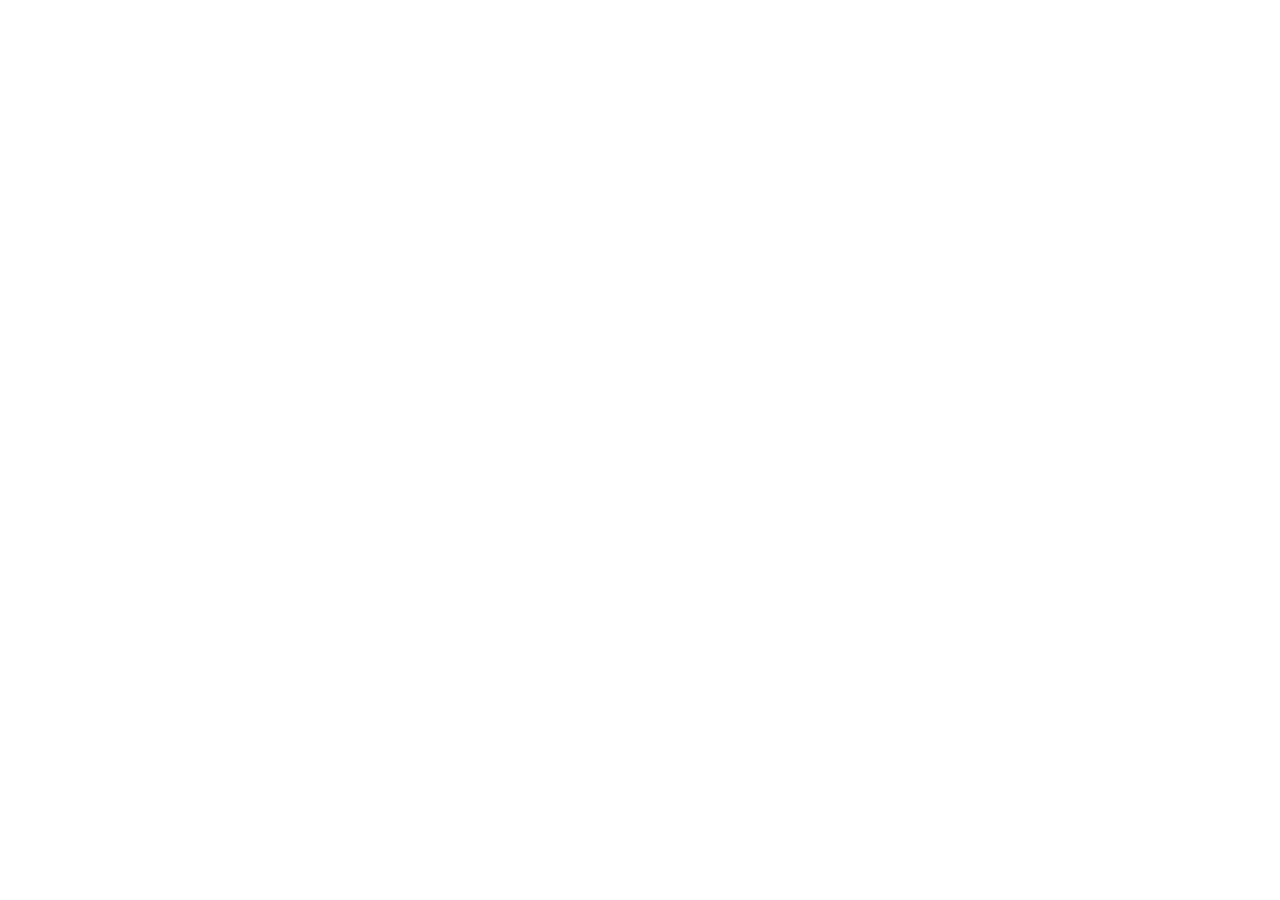
==== about.html @ 7dfa18d9 "Init : création du dépôt, arborescence des fichiers et structure HTML de base" ====
<!DOCTYPE html>
<html lang="en">
<head>
    <meta charset="UTF-8">
    <meta name="viewport" content="width=device-width, initial-scale=1.0">
    <title>about</title>
    <link rel="stylesheet" href="./css/style.css">
    <link href="https://cdn.jsdelivr.net/npm/bootstrap@5.3.8/dist/css/bootstrap.min.css" rel="stylesheet" integrity="sha384-sRIl4kxILFvY47J16cr9ZwB07vP4J8+LH7qKQnuqkuIAvNWLzeN8tE5YBujZqJLB" crossorigin="anonymous">
</head>
<body>
    
</body>
</html>
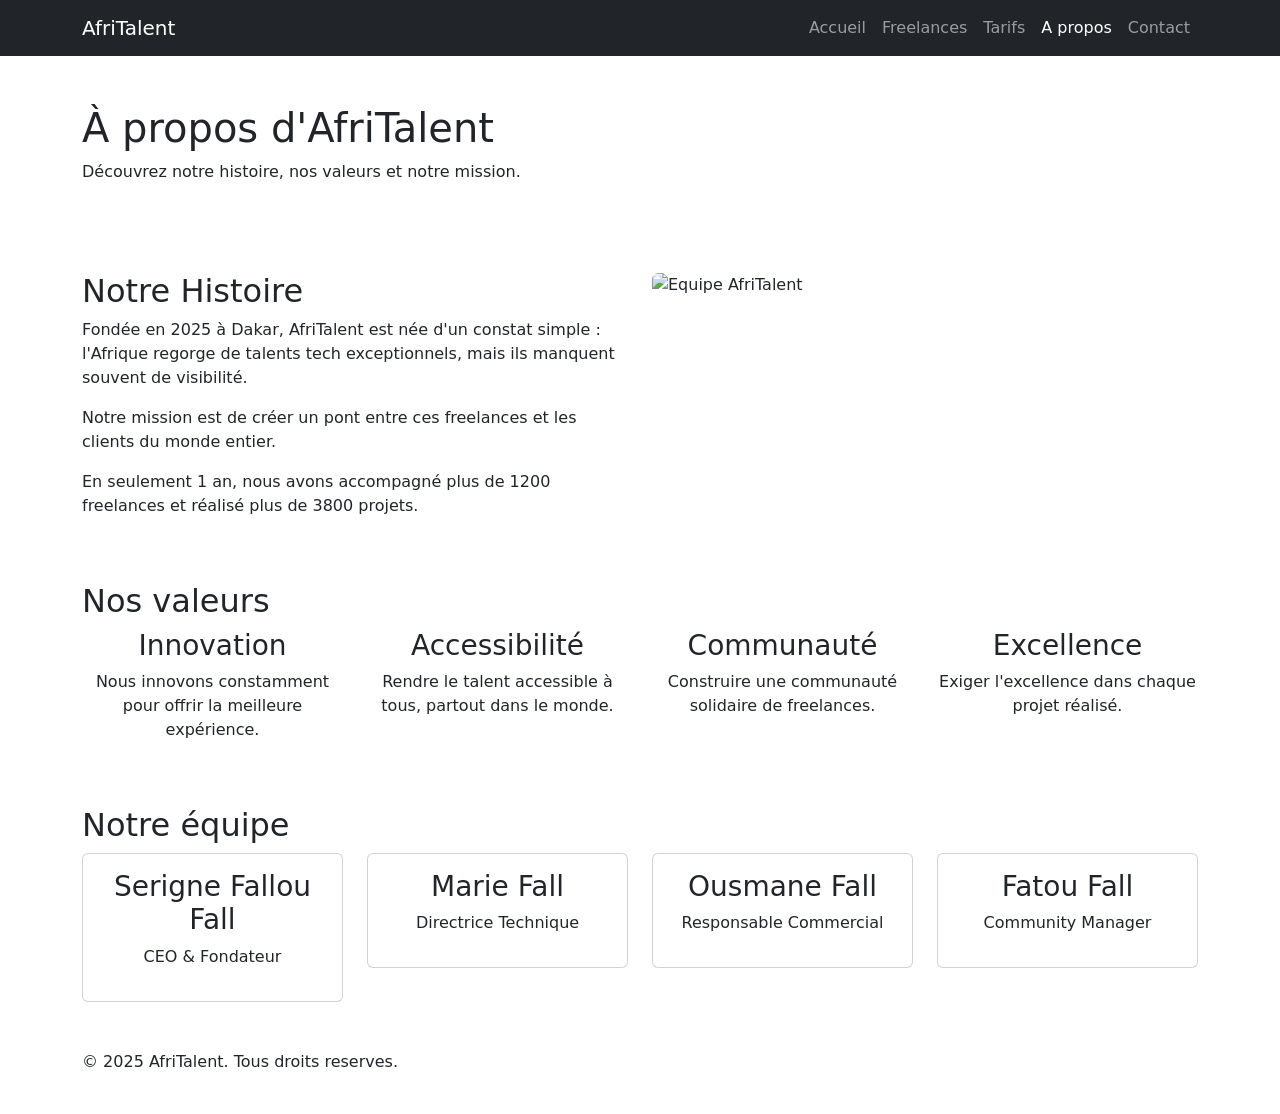
==== commit 2f27ca2d: "HTML : structure complète des 5 pages avec sections et contenu texte" ====
--- a/about.html
+++ b/about.html
@@ -1,13 +1,145 @@
 <!DOCTYPE html>
-<html lang="en">
+<html lang="fr">
+
 <head>
     <meta charset="UTF-8">
     <meta name="viewport" content="width=device-width, initial-scale=1.0">
-    <title>about</title>
-    <link rel="stylesheet" href="./css/style.css">
-    <link href="https://cdn.jsdelivr.net/npm/bootstrap@5.3.8/dist/css/bootstrap.min.css" rel="stylesheet" integrity="sha384-sRIl4kxILFvY47J16cr9ZwB07vP4J8+LH7qKQnuqkuIAvNWLzeN8tE5YBujZqJLB" crossorigin="anonymous">
+    <title>AfriTalent — Accueil</title>
+    <!-- Bootstrap 5 via CDN : feuille de style -->
+    <link href="https://cdn.jsdelivr.net/npm/bootstrap@5.3.0/dist/css/bootstrap.min.css" rel="stylesheet">
+    <!-- Votre feuille de style personnelle -->
+    <link rel="stylesheet" href="css/style.css">
 </head>
+
 <body>
-    
-</body>
-</html>+    <!-- Le contenu de la page sera ajoute ici -->
+    <!-- Le contenu de la page sera ajoute ici -->
+
+
+    <nav class="navbar navbar-expand-lg navbar-dark bg-dark">
+        <div class="container">
+            <a class="navbar-brand" href="index.html">AfriTalent</a>
+            <button class="navbar-toggler" type="button" data-bs-toggle="collapse" data-bs-target="#navMenu"
+                aria-controls="navMenu" aria-expanded="false" aria-label="Toggle navigation">
+                <span class="navbar-toggler-icon"></span>
+            </button>
+            <div class="collapse navbar-collapse" id="navMenu">
+                <ul class="navbar-nav ms-auto">
+                    <li class="nav-item"><a class="nav-link" href="index.html">Accueil</a></li>
+                    <li class="nav-item"><a class="nav-link" href="freelances.html">Freelances</a></li>
+                    <li class="nav-item"><a class="nav-link" href="tarifs.html">Tarifs</a></li>
+                    <li class="nav-item"><a class="nav-link active" href="about.html">A propos</a></li>
+                    <li class="nav-item"><a class="nav-link" href="contact.html">Contact</a></li>
+                </ul>
+            </div>
+        </div>
+    </nav>
+
+    <!-- Contenu principal -->
+    <main>
+        <!-- Section Hero -->
+        <section id="hero">
+            <div class="container py-5">
+                <h1>À propos d'AfriTalent</h1>
+                <p>Découvrez notre histoire, nos valeurs et notre mission.</p>
+            </div>
+        </section>
+
+        <!-- Section Notre Histoire -->
+        <section id="histoire">
+            <div class="container py-4">
+                <div class="row">
+                    <div class="col-md-6">
+                        <h2>Notre Histoire</h2>
+                        <p>Fondée en 2025 à Dakar, AfriTalent est née d'un constat simple : l'Afrique regorge de talents
+                            tech exceptionnels, mais ils manquent souvent de visibilité.</p>
+                        <p>Notre mission est de créer un pont entre ces freelances et les clients du monde entier.</p>
+                        <p>En seulement 1 an, nous avons accompagné plus de 1200 freelances et réalisé plus de 3800
+                            projets.</p>
+                    </div>
+                    <div class="col-md-6">
+                        <img src="https://images.unsplash.com/photo-1522071820081-009f0129c71c?w=600"
+                            alt="Equipe AfriTalent" class="img-fluid rounded">
+                    </div>
+                </div>
+            </div>
+        </section>
+
+        <!-- Section Nos valeurs -->
+        <section id="valeurs">
+            <div class="container py-4">
+                <h2>Nos valeurs</h2>
+                <div class="row">
+                    <div class="col-md-3 text-center">
+                        <h3>Innovation</h3>
+                        <p>Nous innovons constamment pour offrir la meilleure expérience.</p>
+                    </div>
+                    <div class="col-md-3 text-center">
+                        <h3>Accessibilité</h3>
+                        <p>Rendre le talent accessible à tous, partout dans le monde.</p>
+                    </div>
+                    <div class="col-md-3 text-center">
+                        <h3>Communauté</h3>
+                        <p>Construire une communauté solidaire de freelances.</p>
+                    </div>
+                    <div class="col-md-3 text-center">
+                        <h3>Excellence</h3>
+                        <p>Exiger l'excellence dans chaque projet réalisé.</p>
+                    </div>
+                </div>
+            </div>
+        </section>
+
+        <!-- Section L'équipe -->
+        <section id="equipe">
+            <div class="container py-4">
+                <h2>Notre équipe</h2>
+                <div class="row">
+                    <div class="col-md-3 text-center">
+                        <div class="card">
+                            <div class="card-body">
+                                <h3>Serigne Fallou Fall</h3>
+                                <p>CEO & Fondateur</p>
+                            </div>
+                        </div>
+                    </div>
+                    <div class="col-md-3 text-center">
+                        <div class="card">
+                            <div class="card-body">
+                                <h3>Marie Fall</h3>
+                                <p>Directrice Technique</p>
+                            </div>
+                        </div>
+                    </div>
+                    <div class="col-md-3 text-center">
+                        <div class="card">
+                            <div class="card-body">
+                                <h3>Ousmane Fall</h3>
+                                <p>Responsable Commercial</p>
+                            </div>
+                        </div>
+                    </div>
+                    <div class="col-md-3 text-center">
+                        <div class="card">
+                            <div class="card-body">
+                                <h3>Fatou Fall</h3>
+                                <p>Community Manager</p>
+                            </div>
+                        </div>
+                    </div>
+                </div>
+            </div>
+        </section>
+    </main>
+
+    <!-- Pied de page -->
+    <footer>
+        <div class="container py-4">
+            <p>&copy; 2025 AfriTalent. Tous droits reserves.</p>
+        </div>
+    </footer>
+    <!-- Bootstrap 5 via CDN : script JavaScript -->
+    <script src="https://cdn.jsdelivr.net/npm/bootstrap@5.3.0/dist/js/bootstrap.bundle.min.js"></script>
+    <!-- Votre script JavaScript -->
+    <script src="js/main.js"></script>
+</body>
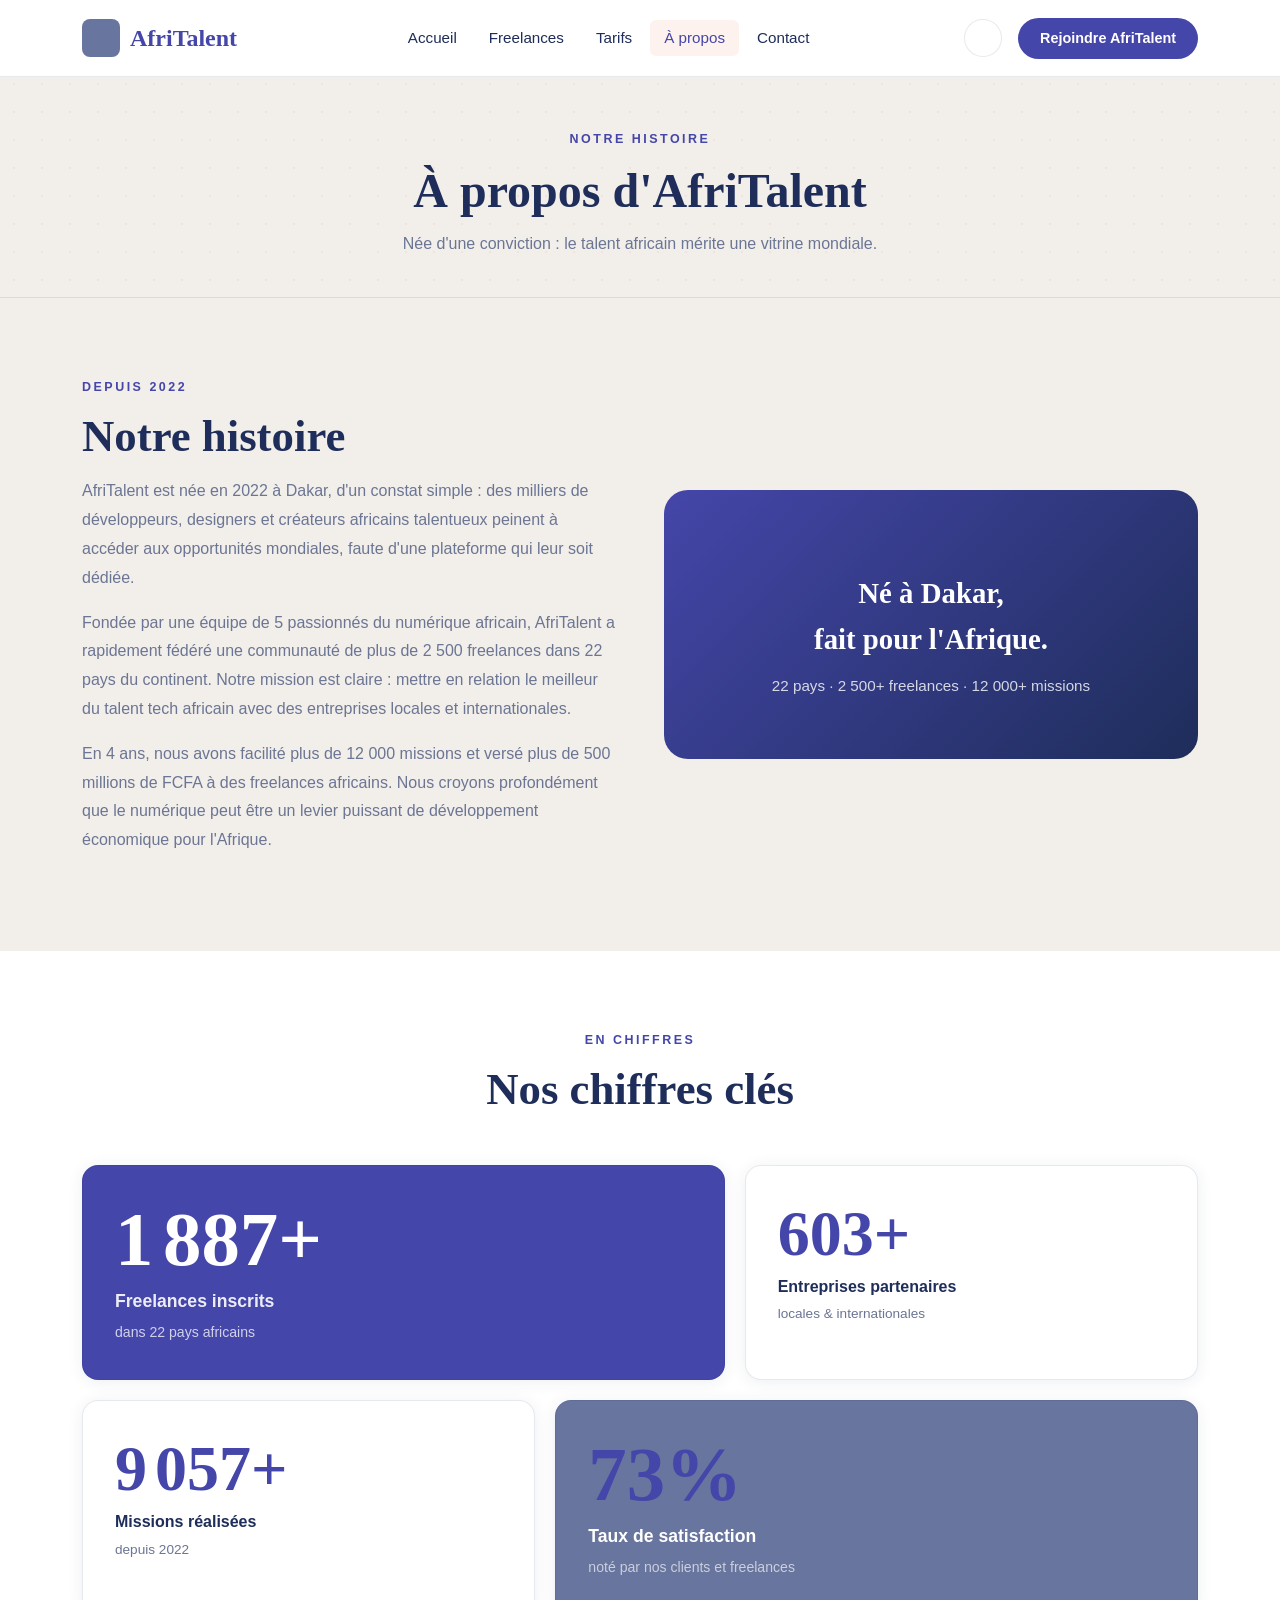
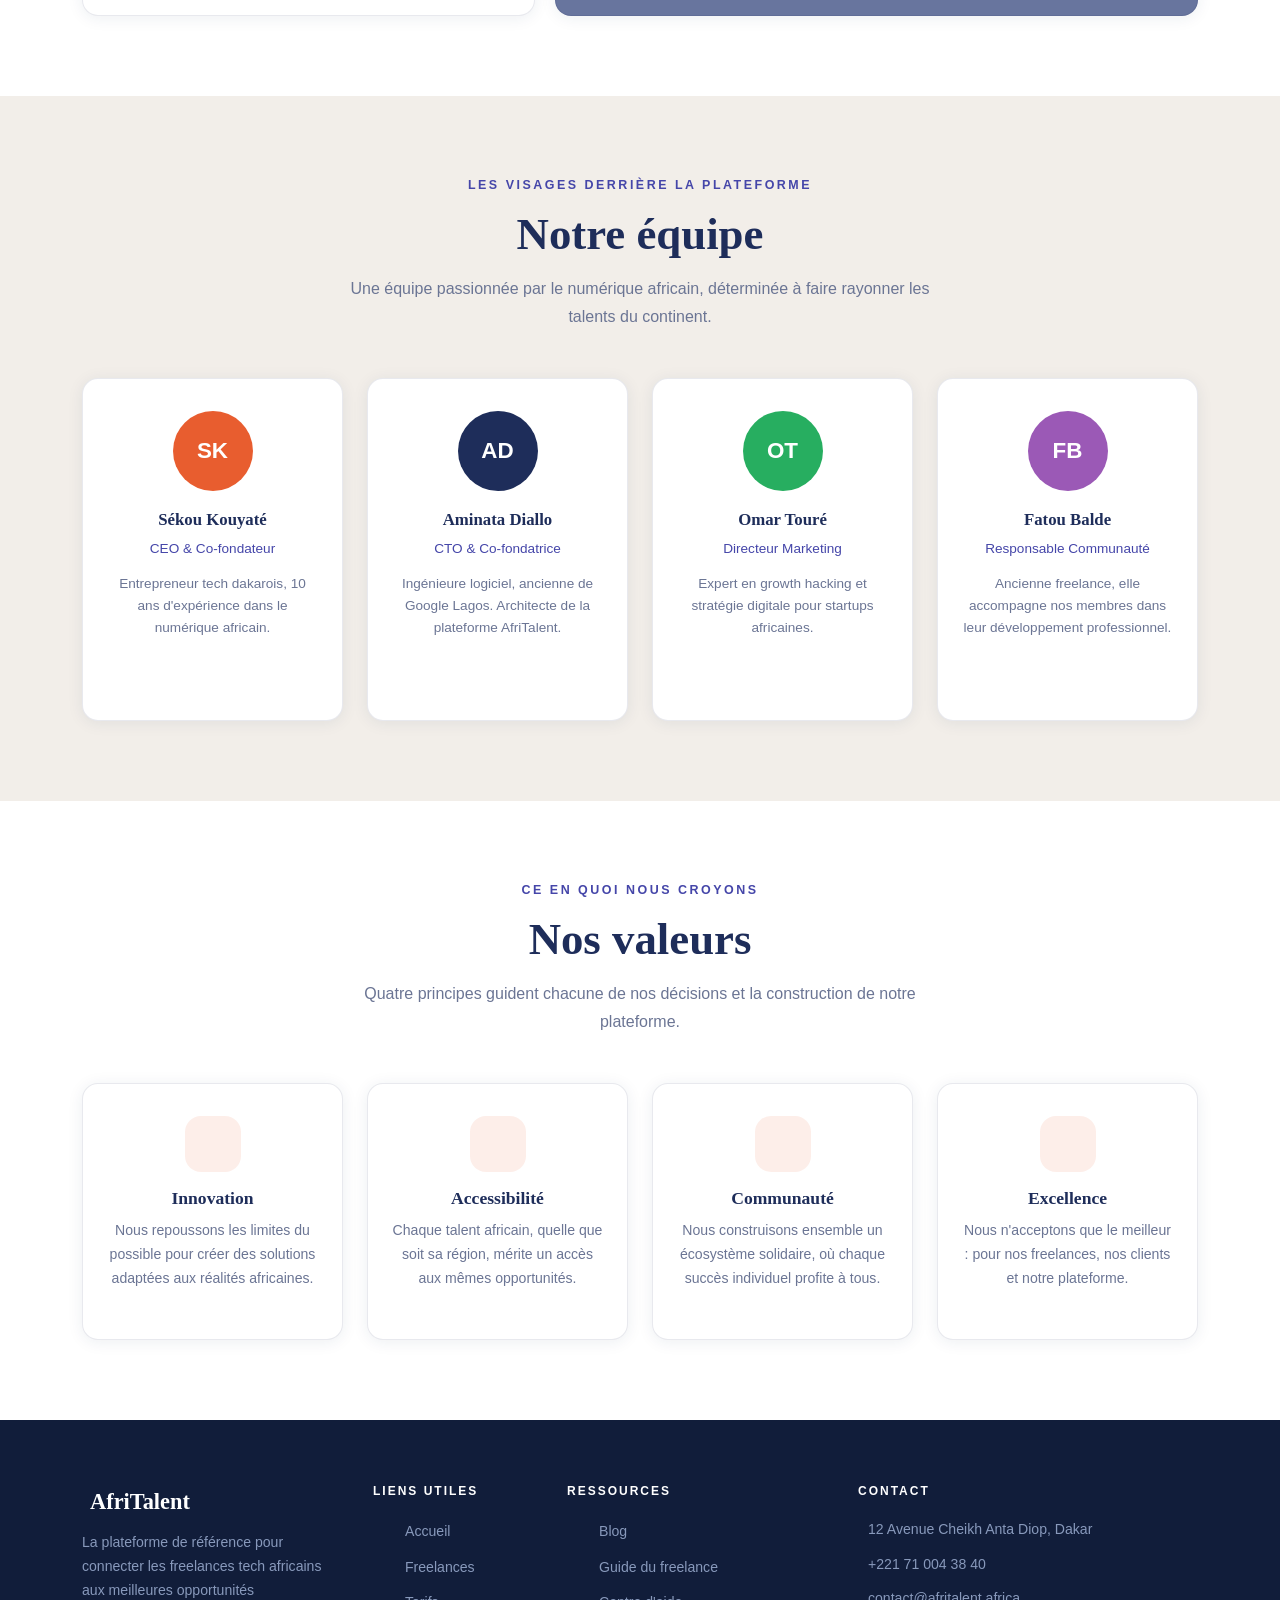
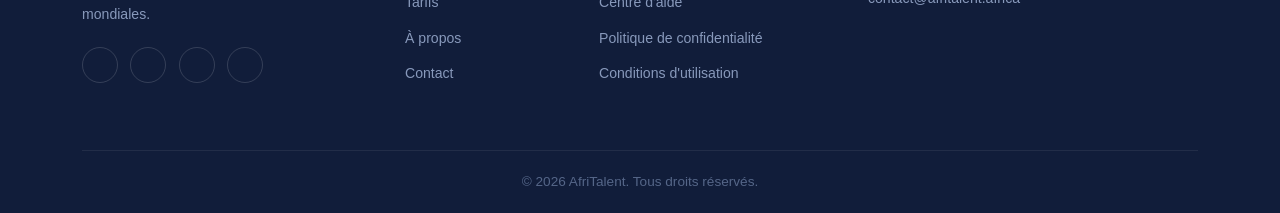
==== commit 76b2b095: "Finalisation : corrections responsive, optimisation du code et commentaires" ====
--- a/about.html
+++ b/about.html
@@ -1,145 +1,348 @@
 <!DOCTYPE html>
 <html lang="fr">
-
-<head>
-    <meta charset="UTF-8">
-    <meta name="viewport" content="width=device-width, initial-scale=1.0">
-    <title>AfriTalent — Accueil</title>
-    <!-- Bootstrap 5 via CDN : feuille de style -->
-    <link href="https://cdn.jsdelivr.net/npm/bootstrap@5.3.0/dist/css/bootstrap.min.css" rel="stylesheet">
-    <!-- Votre feuille de style personnelle -->
-    <link rel="stylesheet" href="css/style.css">
+<head> 
+<meta charset="UTF-8"> 
+<meta name="viewport" content="width=device-width, initial-scale=1.0"> 
+<title>AfriTalent — About</title> 
+<!-- Bootstrap 5 via CDN : feuille de style --> 
+<link 
+href="https://cdn.jsdelivr.net/npm/bootstrap@5.3.0/dist/css/bootstrap.min.css" 
+rel="stylesheet"> 
+<!-- Votre feuille de style personnelle --> 
+<link rel="stylesheet" href="css/style.css">
 </head>
-
-<body>
-    <!-- Le contenu de la page sera ajoute ici -->
-    <!-- Le contenu de la page sera ajoute ici -->
-
-
-    <nav class="navbar navbar-expand-lg navbar-dark bg-dark">
-        <div class="container">
-            <a class="navbar-brand" href="index.html">AfriTalent</a>
-            <button class="navbar-toggler" type="button" data-bs-toggle="collapse" data-bs-target="#navMenu"
-                aria-controls="navMenu" aria-expanded="false" aria-label="Toggle navigation">
-                <span class="navbar-toggler-icon"></span>
-            </button>
-            <div class="collapse navbar-collapse" id="navMenu">
-                <ul class="navbar-nav ms-auto">
-                    <li class="nav-item"><a class="nav-link" href="index.html">Accueil</a></li>
-                    <li class="nav-item"><a class="nav-link" href="freelances.html">Freelances</a></li>
-                    <li class="nav-item"><a class="nav-link" href="tarifs.html">Tarifs</a></li>
-                    <li class="nav-item"><a class="nav-link active" href="about.html">A propos</a></li>
-                    <li class="nav-item"><a class="nav-link" href="contact.html">Contact</a></li>
-                </ul>
-            </div>
-        </div>
-    </nav>
-
-    <!-- Contenu principal -->
-    <main>
-        <!-- Section Hero -->
-        <section id="hero">
-            <div class="container py-5">
-                <h1>À propos d'AfriTalent</h1>
-                <p>Découvrez notre histoire, nos valeurs et notre mission.</p>
-            </div>
-        </section>
-
-        <!-- Section Notre Histoire -->
-        <section id="histoire">
-            <div class="container py-4">
-                <div class="row">
-                    <div class="col-md-6">
-                        <h2>Notre Histoire</h2>
-                        <p>Fondée en 2025 à Dakar, AfriTalent est née d'un constat simple : l'Afrique regorge de talents
-                            tech exceptionnels, mais ils manquent souvent de visibilité.</p>
-                        <p>Notre mission est de créer un pont entre ces freelances et les clients du monde entier.</p>
-                        <p>En seulement 1 an, nous avons accompagné plus de 1200 freelances et réalisé plus de 3800
-                            projets.</p>
-                    </div>
-                    <div class="col-md-6">
-                        <img src="https://images.unsplash.com/photo-1522071820081-009f0129c71c?w=600"
-                            alt="Equipe AfriTalent" class="img-fluid rounded">
-                    </div>
-                </div>
-            </div>
-        </section>
-
-        <!-- Section Nos valeurs -->
-        <section id="valeurs">
-            <div class="container py-4">
-                <h2>Nos valeurs</h2>
-                <div class="row">
-                    <div class="col-md-3 text-center">
-                        <h3>Innovation</h3>
-                        <p>Nous innovons constamment pour offrir la meilleure expérience.</p>
-                    </div>
-                    <div class="col-md-3 text-center">
-                        <h3>Accessibilité</h3>
-                        <p>Rendre le talent accessible à tous, partout dans le monde.</p>
-                    </div>
-                    <div class="col-md-3 text-center">
-                        <h3>Communauté</h3>
-                        <p>Construire une communauté solidaire de freelances.</p>
-                    </div>
-                    <div class="col-md-3 text-center">
-                        <h3>Excellence</h3>
-                        <p>Exiger l'excellence dans chaque projet réalisé.</p>
-                    </div>
-                </div>
-            </div>
-        </section>
-
-        <!-- Section L'équipe -->
-        <section id="equipe">
-            <div class="container py-4">
-                <h2>Notre équipe</h2>
-                <div class="row">
-                    <div class="col-md-3 text-center">
-                        <div class="card">
-                            <div class="card-body">
-                                <h3>Serigne Fallou Fall</h3>
-                                <p>CEO & Fondateur</p>
-                            </div>
-                        </div>
-                    </div>
-                    <div class="col-md-3 text-center">
-                        <div class="card">
-                            <div class="card-body">
-                                <h3>Marie Fall</h3>
-                                <p>Directrice Technique</p>
-                            </div>
-                        </div>
-                    </div>
-                    <div class="col-md-3 text-center">
-                        <div class="card">
-                            <div class="card-body">
-                                <h3>Ousmane Fall</h3>
-                                <p>Responsable Commercial</p>
-                            </div>
-                        </div>
-                    </div>
-                    <div class="col-md-3 text-center">
-                        <div class="card">
-                            <div class="card-body">
-                                <h3>Fatou Fall</h3>
-                                <p>Community Manager</p>
-                            </div>
-                        </div>
-                    </div>
-                </div>
-            </div>
-        </section>
-    </main>
-
-    <!-- Pied de page -->
-    <footer>
-        <div class="container py-4">
-            <p>&copy; 2025 AfriTalent. Tous droits reserves.</p>
-        </div>
-    </footer>
-    <!-- Bootstrap 5 via CDN : script JavaScript -->
-    <script src="https://cdn.jsdelivr.net/npm/bootstrap@5.3.0/dist/js/bootstrap.bundle.min.js"></script>
-    <!-- Votre script JavaScript -->
-    <script src="js/main.js"></script>
-</body>+<body> 
+<!-- Le contenu de la page sera ajoute ici -->
+ 
+
+<nav class="navbar navbar-expand-lg fixed-top" id="mainNavbar" aria-label="Navigation principale">
+    <div class="container">
+      <a class="navbar-brand" href="index.html" aria-label="AfriTalent — Accueil">
+        <span class="brand-icon" aria-hidden="true"><i class="bi bi-globe-africa"></i></span>
+        AfriTalent
+      </a>
+      <button class="navbar-toggler border-0" type="button"
+              data-bs-toggle="collapse" data-bs-target="#navMenu"
+              aria-controls="navMenu" aria-expanded="false" aria-label="Ouvrir le menu">
+        <span class="navbar-toggler-icon"></span>
+      </button>
+      <div class="collapse navbar-collapse" id="navMenu">
+        <ul class="navbar-nav mx-auto mb-2 mb-lg-0 gap-1">
+          <li class="nav-item"><a class="nav-link" href="index.html">Accueil</a></li>
+          <li class="nav-item"><a class="nav-link" href="freelances.html">Freelances</a></li>
+          <li class="nav-item"><a class="nav-link" href="tarifs.html">Tarifs</a></li>
+          <li class="nav-item"><a class="nav-link active" aria-current="page" href="about.html">À propos</a></li>
+          <li class="nav-item"><a class="nav-link" href="contact.html">Contact</a></li>
+        </ul>
+        <div class="d-flex align-items-center gap-3">
+          <button class="theme-btn" id="themeBtn" aria-label="Basculer le thème"></button>
+          <a href="freelances.html" class="btn-nav-cta nav-link">Rejoindre AfriTalent</a>
+        </div>
+      </div>
+    </div>
+  </nav>
+
+  <main style="padding-top:70px;">
+
+    <!-- EN-TÊTE PAGE -->
+    <section class="page-hero" aria-labelledby="aboutTitle">
+      <div class="container text-center">
+        <span class="section-label">Notre histoire</span>
+        <h1 class="page-hero-title" id="aboutTitle">À propos d'AfriTalent</h1>
+        <p class="section-sub">
+          Née d'une conviction : le talent africain mérite une vitrine mondiale.
+        </p>
+      </div>
+    </section>
+
+    <!-- SECTION NOTRE HISTOIRE -->
+    <section class="section-py" aria-labelledby="histoireTitle">
+      <div class="container">
+        <div class="row align-items-center g-5">
+
+          <!-- Texte -->
+          <div class="col-12 col-lg-6 fade-in-section">
+            <span class="section-label">Depuis 2022</span>
+            <h2 class="section-title text-start" id="histoireTitle">Notre histoire</h2>
+            <p style="color:var(--color-text-muted);line-height:1.8;margin-bottom:16px;">
+              AfriTalent est née en 2022 à Dakar, d'un constat simple : des milliers de développeurs,
+              designers et créateurs africains talentueux peinent à accéder aux opportunités mondiales,
+              faute d'une plateforme qui leur soit dédiée.
+            </p>
+            <p style="color:var(--color-text-muted);line-height:1.8;margin-bottom:16px;">
+              Fondée par une équipe de 5 passionnés du numérique africain, AfriTalent a rapidement
+              fédéré une communauté de plus de 2 500 freelances dans 22 pays du continent.
+              Notre mission est claire : mettre en relation le meilleur du talent tech africain avec
+              des entreprises locales et internationales.
+            </p>
+            <p style="color:var(--color-text-muted);line-height:1.8;">
+              En 4 ans, nous avons facilité plus de 12 000 missions et versé plus de 500 millions de
+              FCFA à des freelances africains. Nous croyons profondément que le numérique peut être
+              un levier puissant de développement économique pour l'Afrique.
+            </p>
+          </div>
+
+          <!-- Illustration (div colorée en l'absence d'image) -->
+          <div class="col-12 col-lg-6 fade-in-section" data-delay="150">
+            <div style="
+              background: linear-gradient(135deg, var(--color-primary) 0%, #1E2D5A 100%);
+              border-radius: 24px;
+              padding: 60px 40px;
+              text-align:center;
+              color:#fff;
+            " role="img" aria-label="Illustration AfriTalent — carte de l'Afrique numérique">
+              <i class="bi bi-globe-africa" style="font-size:5rem;opacity:0.9;" aria-hidden="true"></i>
+              <div style="font-family:var(--font-display);font-size:1.8rem;font-weight:800;margin-top:20px;">
+                Né à Dakar,<br>fait pour l'Afrique.
+              </div>
+              <div style="margin-top:12px;opacity:0.8;font-size:0.95rem;">
+                22 pays · 2 500+ freelances · 12 000+ missions
+              </div>
+            </div>
+          </div>
+
+        </div>
+      </div>
+    </section>
+
+    <!-- SECTION CHIFFRES CLÉS — Bento Grid + compteurs JS -->
+    <section class="section-py section-bg-alt" aria-labelledby="chiffresTitle">
+      <div class="container">
+
+        <div class="text-center mb-5 fade-in-section">
+          <span class="section-label">En chiffres</span>
+          <h2 class="section-title" id="chiffresTitle">Nos chiffres clés</h2>
+        </div>
+
+        <!-- Bento Grid asymétrique pour les chiffres -->
+        <div class="bento-grid fade-in-section" data-delay="100">
+
+          <article class="bento-card bento-card-01" style="background:var(--color-primary);color:#fff;" aria-label="Freelances inscrits">
+            <div style="font-family:var(--font-display);font-size:clamp(3rem,6vw,5rem);font-weight:800;line-height:1;color:#fff;">
+              <span data-target="2500" aria-live="polite">0</span>+
+            </div>
+            <div style="font-size:1.1rem;font-weight:600;margin-top:8px;opacity:0.9;">Freelances inscrits</div>
+            <div style="font-size:0.88rem;opacity:0.75;margin-top:6px;">dans 22 pays africains</div>
+          </article>
+
+          <article class="bento-card bento-card-02" aria-label="Entreprises partenaires">
+            <div style="font-family:var(--font-display);font-size:clamp(2.5rem,5vw,4rem);font-weight:800;line-height:1;color:var(--color-primary);">
+              <span data-target="800" aria-live="polite">0</span>+
+            </div>
+            <div style="font-size:1rem;font-weight:600;margin-top:8px;color:var(--color-text);">Entreprises partenaires</div>
+            <div style="font-size:0.85rem;color:var(--color-text-muted);margin-top:4px;">locales &amp; internationales</div>
+          </article>
+
+          <article class="bento-card bento-card-03" aria-label="Missions réalisées">
+            <div style="font-family:var(--font-display);font-size:clamp(2.5rem,5vw,4rem);font-weight:800;line-height:1;color:var(--color-primary);">
+              <span data-target="12000" aria-live="polite">0</span>+
+            </div>
+            <div style="font-size:1rem;font-weight:600;margin-top:8px;color:var(--color-text);">Missions réalisées</div>
+            <div style="font-size:0.85rem;color:var(--color-text-muted);margin-top:4px;">depuis 2022</div>
+          </article>
+
+          <article class="bento-card bento-card-04" style="background:var(--color-dark);color:#fff;" aria-label="Satisfaction clients">
+            <div style="font-family:var(--font-display);font-size:clamp(3rem,6vw,5rem);font-weight:800;line-height:1;color:var(--color-primary);">
+              <span data-target="98" aria-live="polite">0</span>%
+            </div>
+            <div style="font-size:1.1rem;font-weight:600;margin-top:8px;color:#fff;">Taux de satisfaction</div>
+            <div style="font-size:0.88rem;opacity:0.65;margin-top:6px;">noté par nos clients et freelances</div>
+          </article>
+
+        </div>
+      </div>
+    </section>
+
+    <!-- SECTION L'ÉQUIPE -->
+    <section class="section-py" aria-labelledby="equipeTitle">
+      <div class="container">
+
+        <div class="text-center mb-5 fade-in-section">
+          <span class="section-label">Les visages derrière la plateforme</span>
+          <h2 class="section-title" id="equipeTitle">Notre équipe</h2>
+          <p class="section-sub">
+            Une équipe passionnée par le numérique africain, déterminée à faire rayonner les talents du continent.
+          </p>
+        </div>
+
+        <div class="row g-4">
+
+          <!-- Membre 1 -->
+          <div class="col-12 col-sm-6 col-lg-3 fade-in-section">
+            <div class="team-card">
+              <div class="team-avatar" style="background:#E85D2F;" aria-hidden="true">SK</div>
+              <div class="team-name">Sékou Kouyaté</div>
+              <div class="team-post">CEO &amp; Co-fondateur</div>
+              <p style="font-size:0.85rem;color:var(--color-text-muted);line-height:1.6;margin-bottom:16px;">
+                Entrepreneur tech dakarois, 10 ans d'expérience dans le numérique africain.
+              </p>
+              <div>
+                <a href="#" class="social-link" style="width:30px;height:30px;font-size:12px;" aria-label="LinkedIn de Sékou Kouyaté"><i class="bi bi-linkedin"></i></a>
+                <a href="#" class="social-link" style="width:30px;height:30px;font-size:12px;" aria-label="X de Sékou Kouyaté"><i class="bi bi-twitter-x"></i></a>
+              </div>
+            </div>
+          </div>
+
+          <!-- Membre 2 -->
+          <div class="col-12 col-sm-6 col-lg-3 fade-in-section" data-delay="80">
+            <div class="team-card">
+              <div class="team-avatar" style="background:#1E2D5A;" aria-hidden="true">AD</div>
+              <div class="team-name">Aminata Diallo</div>
+              <div class="team-post">CTO &amp; Co-fondatrice</div>
+              <p style="font-size:0.85rem;color:var(--color-text-muted);line-height:1.6;margin-bottom:16px;">
+                Ingénieure logiciel, ancienne de Google Lagos. Architecte de la plateforme AfriTalent.
+              </p>
+              <div>
+                <a href="#" class="social-link" style="width:30px;height:30px;font-size:12px;" aria-label="LinkedIn d'Aminata Diallo"><i class="bi bi-linkedin"></i></a>
+                <a href="#" class="social-link" style="width:30px;height:30px;font-size:12px;" aria-label="GitHub d'Aminata Diallo"><i class="bi bi-github"></i></a>
+              </div>
+            </div>
+          </div>
+
+          <!-- Membre 3 -->
+          <div class="col-12 col-sm-6 col-lg-3 fade-in-section" data-delay="160">
+            <div class="team-card">
+              <div class="team-avatar" style="background:#27AE60;" aria-hidden="true">OT</div>
+              <div class="team-name">Omar Touré</div>
+              <div class="team-post">Directeur Marketing</div>
+              <p style="font-size:0.85rem;color:var(--color-text-muted);line-height:1.6;margin-bottom:16px;">
+                Expert en growth hacking et stratégie digitale pour startups africaines.
+              </p>
+              <div>
+                <a href="#" class="social-link" style="width:30px;height:30px;font-size:12px;" aria-label="LinkedIn d'Omar Touré"><i class="bi bi-linkedin"></i></a>
+                <a href="#" class="social-link" style="width:30px;height:30px;font-size:12px;" aria-label="Instagram d'Omar Touré"><i class="bi bi-instagram"></i></a>
+              </div>
+            </div>
+          </div>
+
+          <!-- Membre 4 -->
+          <div class="col-12 col-sm-6 col-lg-3 fade-in-section" data-delay="240">
+            <div class="team-card">
+              <div class="team-avatar" style="background:#9B59B6;" aria-hidden="true">FB</div>
+              <div class="team-name">Fatou Balde</div>
+              <div class="team-post">Responsable Communauté</div>
+              <p style="font-size:0.85rem;color:var(--color-text-muted);line-height:1.6;margin-bottom:16px;">
+                Ancienne freelance, elle accompagne nos membres dans leur développement professionnel.
+              </p>
+              <div>
+                <a href="#" class="social-link" style="width:30px;height:30px;font-size:12px;" aria-label="LinkedIn de Fatou Balde"><i class="bi bi-linkedin"></i></a>
+                <a href="#" class="social-link" style="width:30px;height:30px;font-size:12px;" aria-label="X de Fatou Balde"><i class="bi bi-twitter-x"></i></a>
+              </div>
+            </div>
+          </div>
+
+        </div>
+      </div>
+    </section>
+
+    <!-- SECTION NOS VALEURS -->
+    <section class="section-py section-bg-alt" aria-labelledby="valeursTitle">
+      <div class="container">
+
+        <div class="text-center mb-5 fade-in-section">
+          <span class="section-label">Ce en quoi nous croyons</span>
+          <h2 class="section-title" id="valeursTitle">Nos valeurs</h2>
+          <p class="section-sub">
+            Quatre principes guident chacune de nos décisions et la construction de notre plateforme.
+          </p>
+        </div>
+
+        <div class="row g-4">
+
+          <div class="col-12 col-sm-6 col-lg-3 fade-in-section">
+            <div class="value-card">
+              <div class="value-icon" aria-hidden="true"><i class="bi bi-lightbulb-fill"></i></div>
+              <h3 style="font-family:var(--font-display);font-weight:700;font-size:1.1rem;color:var(--color-text);margin-bottom:10px;">Innovation</h3>
+              <p style="font-size:0.88rem;color:var(--color-text-muted);line-height:1.7;">
+                Nous repoussons les limites du possible pour créer des solutions adaptées aux réalités africaines.
+              </p>
+            </div>
+          </div>
+
+          <div class="col-12 col-sm-6 col-lg-3 fade-in-section" data-delay="80">
+            <div class="value-card">
+              <div class="value-icon" aria-hidden="true"><i class="bi bi-universal-access"></i></div>
+              <h3 style="font-family:var(--font-display);font-weight:700;font-size:1.1rem;color:var(--color-text);margin-bottom:10px;">Accessibilité</h3>
+              <p style="font-size:0.88rem;color:var(--color-text-muted);line-height:1.7;">
+                Chaque talent africain, quelle que soit sa région, mérite un accès aux mêmes opportunités.
+              </p>
+            </div>
+          </div>
+
+          <div class="col-12 col-sm-6 col-lg-3 fade-in-section" data-delay="160">
+            <div class="value-card">
+              <div class="value-icon" aria-hidden="true"><i class="bi bi-people-fill"></i></div>
+              <h3 style="font-family:var(--font-display);font-weight:700;font-size:1.1rem;color:var(--color-text);margin-bottom:10px;">Communauté</h3>
+              <p style="font-size:0.88rem;color:var(--color-text-muted);line-height:1.7;">
+                Nous construisons ensemble un écosystème solidaire, où chaque succès individuel profite à tous.
+              </p>
+            </div>
+          </div>
+
+          <div class="col-12 col-sm-6 col-lg-3 fade-in-section" data-delay="240">
+            <div class="value-card">
+              <div class="value-icon" aria-hidden="true"><i class="bi bi-trophy-fill"></i></div>
+              <h3 style="font-family:var(--font-display);font-weight:700;font-size:1.1rem;color:var(--color-text);margin-bottom:10px;">Excellence</h3>
+              <p style="font-size:0.88rem;color:var(--color-text-muted);line-height:1.7;">
+                Nous n'acceptons que le meilleur : pour nos freelances, nos clients et notre plateforme.
+              </p>
+            </div>
+          </div>
+
+        </div>
+      </div>
+    </section>
+
+  </main>
+
+  <!-- FOOTER -->
+  <footer id="footer">
+    <div class="container">
+      <div class="row g-5">
+        <div class="col-12 col-md-6 col-lg-3">
+          <div class="footer-brand-name"><i class="bi bi-globe-africa me-2"></i>AfriTalent</div>
+          <p class="footer-desc">La plateforme de référence pour connecter les freelances tech africains aux meilleures opportunités mondiales.</p>
+          <div>
+            <a href="#" class="social-link" aria-label="Facebook"><i class="bi bi-facebook"></i></a>
+            <a href="#" class="social-link" aria-label="X"><i class="bi bi-twitter-x"></i></a>
+            <a href="#" class="social-link" aria-label="LinkedIn"><i class="bi bi-linkedin"></i></a>
+            <a href="#" class="social-link" aria-label="Instagram"><i class="bi bi-instagram"></i></a>
+          </div>
+        </div>
+        <div class="col-6 col-lg-2">
+          <h3 class="footer-col-title">Liens utiles</h3>
+          <ul class="footer-links">
+            <li><a href="index.html">Accueil</a></li>
+            <li><a href="freelances.html">Freelances</a></li>
+            <li><a href="tarifs.html">Tarifs</a></li>
+            <li><a href="about.html">À propos</a></li>
+            <li><a href="contact.html">Contact</a></li>
+          </ul>
+        </div>
+        <div class="col-6 col-lg-3">
+          <h3 class="footer-col-title">Ressources</h3>
+          <ul class="footer-links">
+            <li><a href="#">Blog</a></li>
+            <li><a href="#">Guide du freelance</a></li>
+            <li><a href="#">Centre d'aide</a></li>
+            <li><a href="#">Politique de confidentialité</a></li>
+            <li><a href="#">Conditions d'utilisation</a></li>
+          </ul>
+        </div>
+        <div class="col-12 col-lg-4">
+          <h3 class="footer-col-title">Contact</h3>
+          <div class="footer-contact-item"><i class="bi bi-geo-alt-fill"></i><span>12 Avenue Cheikh Anta Diop, Dakar</span></div>
+          <div class="footer-contact-item"><i class="bi bi-telephone-fill"></i><a href="tel:+221710043840">+221 71 004 38 40</a></div>
+          <div class="footer-contact-item"><i class="bi bi-envelope-fill"></i><a href="mailto:contact@afritalent.africa">contact@afritalent.africa</a></div>
+        </div>
+      </div>
+      <div class="footer-bottom"><p>© <span class="current-year"></span> AfriTalent. Tous droits réservés.</p></div>
+    </div>
+  </footer>
+
+  <button id="scrollTopBtn" aria-label="Retour en haut"><i class="bi bi-arrow-up"></i></button>
+
+  <script src="https://cdn.jsdelivr.net/npm/bootstrap@5.3.3/dist/js/bootstrap.bundle.min.js"></script>
+  <script src="js/main.js"></script>
+</body>
+</html>
--- a/css/style.css
+++ b/css/style.css
@@ -0,0 +1,1281 @@
+/* ============================================================
+   AfriTalent — style.css
+   Auteur : [Votre Nom]
+   Description : Feuille de styles principale du site AfriTalent
+   ============================================================ */
+
+/* ============================================================
+   1. VARIABLES CSS (custom properties) — minimum 6
+   ============================================================ */
+:root {
+  /* Couleurs principales */
+  --color-primary:    #4546a9;   /* Orange AfriTalent */
+  --color-primary-h:  #5a69bd;   /* Orange hover */
+  --color-dark:       #68759e;   /* Bleu marine profond */
+  --color-bg:         #F2EEE9;   /* Fond crème doux */
+  --color-bg-card:    #FFFFFF;   /* Fond carte */
+  --color-text:       #1E2D5A;   /* Texte principal */
+  --color-text-muted: #6B7594;   /* Texte secondaire */
+  --color-border:     rgba(30,45,90,0.1);
+
+  /* Typographie */
+  --font-display: 'Baloo 2', cursive;
+  --font-body:    'Inter', sans-serif;
+
+  /* Espacements */
+  --section-py:   80px;
+  --card-radius:  16px;
+  --card-shadow:  0 2px 16px rgba(30,45,90,0.08);
+
+  /* Transitions */
+  --transition: 0.25s ease;
+
+  /* Navbar */
+  --navbar-bg:    #FFFFFF;
+  --navbar-color: #1E2D5A;
+}
+
+/* ============================================================
+   2. DARK MODE — variables overrides
+   ============================================================ */
+[data-theme="dark"] {
+  --color-bg:         #0C1530;
+  --color-bg-card:    #162048;
+  --color-text:       #E8EDF8;
+  --color-text-muted: #8899BB;
+  --color-border:     rgba(255,255,255,0.08);
+  --card-shadow:      0 2px 16px rgba(0,0,0,0.35);
+  --navbar-bg:        #0A1228;
+  --navbar-color:     #E8EDF8;
+}
+
+/* ============================================================
+   3. RESET & BASE
+   ============================================================ */
+*, *::before, *::after {
+  box-sizing: border-box;
+  margin: 0;
+  padding: 0;
+}
+
+html {
+  scroll-behavior: smooth;
+}
+
+body {
+  font-family: var(--font-body);
+  background-color: var(--color-bg);
+  color: var(--color-text);
+  line-height: 1.6;
+  transition: background-color var(--transition), color var(--transition);
+  overflow-x: hidden;
+}
+
+img {
+  max-width: 100%;
+  display: block;
+}
+
+a {
+  color: inherit;
+  text-decoration: none;
+  transition: color var(--transition);
+}
+
+ul { list-style: none; }
+
+/* ============================================================
+   4. NAVBAR
+   ============================================================ */
+.navbar {
+  background-color: var(--navbar-bg) !important;
+  border-bottom: 1px solid var(--color-border);
+  transition: background-color var(--transition), box-shadow var(--transition), padding var(--transition);
+  padding-top: 14px;
+  padding-bottom: 14px;
+}
+
+/* Effet shrink au scroll (classe ajoutée via JS) */
+.navbar.scrolled {
+  padding-top: 8px;
+  padding-bottom: 8px;
+  box-shadow: 0 4px 24px rgba(30,45,90,0.12);
+}
+
+[data-theme="dark"] .navbar.scrolled {
+  box-shadow: 0 4px 24px rgba(0,0,0,0.4);
+}
+
+.navbar-brand {
+  font-family: var(--font-display);
+  font-weight: 800;
+  font-size: 1.5rem;
+  color: var(--color-primary) !important;
+  display: flex;
+  align-items: center;
+  gap: 10px;
+}
+
+.navbar-brand .brand-icon {
+  width: 38px;
+  height: 38px;
+  background: var(--color-dark);
+  border-radius: 8px;
+  display: flex;
+  align-items: center;
+  justify-content: center;
+  color: #fff;
+  font-size: 18px;
+  flex-shrink: 0;
+  transition: background var(--transition);
+}
+
+[data-theme="dark"] .navbar-brand .brand-icon {
+  background: var(--color-primary);
+}
+
+.navbar-nav .nav-link {
+  color: var(--navbar-color) !important;
+  font-weight: 500;
+  font-size: 0.95rem;
+  padding: 6px 14px !important;
+  border-radius: 6px;
+  transition: color var(--transition), background var(--transition);
+}
+
+.navbar-nav .nav-link:hover,
+.navbar-nav .nav-link.active {
+  color: var(--color-primary) !important;
+  background: rgba(232,93,47,0.08);
+}
+
+.navbar-toggler {
+  border-color: var(--color-border) !important;
+  color: var(--color-text) !important;
+}
+
+.navbar-toggler-icon {
+  filter: none;
+}
+
+[data-theme="dark"] .navbar-toggler-icon {
+  filter: invert(1);
+}
+
+/* Bouton CTA navbar */
+.btn-nav-cta {
+  background: var(--color-primary);
+  color: #fff !important;
+  padding: 9px 22px !important;
+  border-radius: 25px !important;
+  font-weight: 600;
+  font-size: 0.9rem;
+  transition: background var(--transition), transform var(--transition) !important;
+}
+
+.btn-nav-cta:hover {
+  background: var(--color-primary-h) !important;
+  transform: translateY(-1px);
+  color: #fff !important;
+}
+
+/* Toggle dark mode */
+.theme-btn {
+  width: 38px;
+  height: 38px;
+  border-radius: 50%;
+  border: 1px solid var(--color-border);
+  background: var(--color-bg-card);
+  color: var(--color-text);
+  cursor: pointer;
+  display: flex;
+  align-items: center;
+  justify-content: center;
+  font-size: 16px;
+  transition: background var(--transition), border-color var(--transition), transform var(--transition);
+  flex-shrink: 0;
+}
+
+.theme-btn:hover {
+  transform: scale(1.1);
+  border-color: var(--color-primary);
+}
+
+[data-theme="dark"] .theme-btn {
+  background: var(--color-primary);
+  border-color: var(--color-primary);
+  color: #fff;
+}
+
+/* ============================================================
+   5. HERO SECTION
+   ============================================================ */
+#hero {
+  min-height: calc(100vh - 70px);
+  background-color: var(--color-bg);
+  /* Motif de points discret */
+  background-image:
+    radial-gradient(circle, rgba(232,93,47,0.08) 1px, transparent 1px);
+  background-size: 28px 28px;
+  display: flex;
+  align-items: center;
+  padding: 80px 0 60px;
+  transition: background-color var(--transition);
+}
+
+.hero-title {
+  font-family: var(--font-display);
+  font-size: clamp(2.8rem, 5.5vw, 5rem);
+  font-weight: 800;
+  line-height: 1.05;
+  color: var(--color-dark);
+  margin-bottom: 20px;
+}
+
+[data-theme="dark"] .hero-title {
+  color: #fff;
+}
+
+.hero-title .accent {
+  color: var(--color-primary);
+  display: block;
+}
+
+.hero-subtitle {
+  font-size: 1.1rem;
+  color: var(--color-text-muted);
+  line-height: 1.7;
+  max-width: 500px;
+  margin-bottom: 36px;
+}
+
+.btn-primary-at {
+  background: var(--color-primary);
+  color: #fff;
+  padding: 13px 28px;
+  border-radius: 30px;
+  font-weight: 600;
+  font-size: 1rem;
+  border: none;
+  cursor: pointer;
+  transition: background var(--transition), transform var(--transition);
+  display: inline-flex;
+  align-items: center;
+  gap: 8px;
+}
+
+.btn-primary-at:hover {
+  background: var(--color-primary-h);
+  transform: translateY(-2px);
+  color: #fff;
+}
+
+.btn-outline-at {
+  background: transparent;
+  color: var(--color-text);
+  padding: 12px 28px;
+  border-radius: 30px;
+  font-weight: 600;
+  font-size: 1rem;
+  border: 2px solid var(--color-border);
+  cursor: pointer;
+  transition: border-color var(--transition), color var(--transition), transform var(--transition);
+  display: inline-flex;
+  align-items: center;
+  gap: 8px;
+}
+
+.btn-outline-at:hover {
+  border-color: var(--color-primary);
+  color: var(--color-primary);
+  transform: translateY(-2px);
+}
+
+/* Carte logo hero */
+.hero-logo-card {
+  background: var(--color-bg-card);
+  border-radius: 24px;
+  padding: 50px 36px;
+  text-align: center;
+  box-shadow: var(--card-shadow);
+  border: 1px solid var(--color-border);
+  max-width: 380px;
+  width: 100%;
+  margin: 0 auto;
+  transition: background var(--transition), box-shadow var(--transition);
+}
+
+.hero-logo-card .logo-emoji {
+  font-size: 64px;
+  margin-bottom: 18px;
+  display: block;
+}
+
+.hero-brand-name {
+  font-family: var(--font-display);
+  font-size: 2.2rem;
+  font-weight: 800;
+  color: var(--color-dark);
+  margin-bottom: 6px;
+}
+
+[data-theme="dark"] .hero-brand-name { color: #fff; }
+
+.hero-brand-name span { color: var(--color-primary); }
+
+.hero-brand-tag {
+  font-size: 0.72rem;
+  font-weight: 700;
+  letter-spacing: 2px;
+  color: var(--color-text-muted);
+  text-transform: uppercase;
+}
+
+/* ============================================================
+   6. SECTION STATISTIQUES
+   ============================================================ */
+#stats {
+  background-color: var(--color-dark);
+  background-image: radial-gradient(ellipse at 50% 50%, rgba(232,93,47,0.15) 0%, transparent 70%);
+  padding: 60px 0;
+  transition: background-color var(--transition);
+}
+
+[data-theme="dark"] #stats {
+  background-color: #0A1228;
+}
+
+.stat-item {
+  text-align: center;
+  padding: 20px;
+}
+
+.stat-number {
+  font-family: var(--font-display);
+  font-size: clamp(2.8rem, 5vw, 4.5rem);
+  font-weight: 800;
+  color: var(--color-primary);
+  display: block;
+  line-height: 1;
+}
+
+.stat-label {
+  color: rgba(255,255,255,0.7);
+  font-size: 0.95rem;
+  margin-top: 8px;
+  display: block;
+}
+
+/* ============================================================
+   7. SECTIONS COMMUNES
+   ============================================================ */
+.section-py {
+  padding: var(--section-py) 0;
+}
+
+.section-bg-alt {
+  background-color: var(--color-bg-card);
+  transition: background-color var(--transition);
+}
+
+[data-theme="dark"] .section-bg-alt {
+  background-color: #111D3A;
+}
+
+.section-label {
+  font-size: 0.78rem;
+  font-weight: 700;
+  letter-spacing: 2.5px;
+  text-transform: uppercase;
+  color: var(--color-primary);
+  margin-bottom: 12px;
+  display: block;
+}
+
+.section-title {
+  font-family: var(--font-display);
+  font-size: clamp(1.8rem, 3.5vw, 2.8rem);
+  font-weight: 800;
+  color: var(--color-text);
+  margin-bottom: 14px;
+}
+
+.section-sub {
+  color: var(--color-text-muted);
+  font-size: 1rem;
+  max-width: 580px;
+  margin: 0 auto;
+  line-height: 1.7;
+}
+
+/* ============================================================
+   8. BENTO GRID — "Comment ça marche"
+   ============================================================ */
+.bento-grid {
+  display: grid;
+  grid-template-columns: repeat(12, 1fr);
+  grid-template-rows: auto;
+  gap: 20px;
+}
+
+/* Carte 01 : grande (7 colonnes) */
+.bento-card-01 { grid-column: 1 / 8; grid-row: 1; }
+/* Carte 02 : petite (5 colonnes) */
+.bento-card-02 { grid-column: 8 / 13; grid-row: 1; }
+/* Carte 03 : petite (5 colonnes) */
+.bento-card-03 { grid-column: 1 / 6; grid-row: 2; }
+/* Carte 04 : grande (7 colonnes) */
+.bento-card-04 { grid-column: 6 / 13; grid-row: 2; }
+
+.bento-card {
+  background: var(--color-bg-card);
+  border-radius: var(--card-radius);
+  padding: 36px 32px;
+  border: 1px solid var(--color-border);
+  box-shadow: var(--card-shadow);
+  position: relative;
+  overflow: hidden;
+  transition: transform var(--transition), box-shadow var(--transition), background var(--transition);
+}
+
+.bento-card:hover {
+  transform: translateY(-4px);
+  box-shadow: 0 8px 32px rgba(30,45,90,0.14);
+}
+
+[data-theme="dark"] .bento-card:hover {
+  box-shadow: 0 8px 32px rgba(0,0,0,0.45);
+}
+
+.bento-step-num {
+  position: absolute;
+  top: 18px;
+  right: 24px;
+  font-family: var(--font-display);
+  font-size: 4rem;
+  font-weight: 800;
+  color: var(--color-primary);
+  opacity: 0.1;
+  line-height: 1;
+  user-select: none;
+}
+
+.bento-icon {
+  width: 52px;
+  height: 52px;
+  background: rgba(232,93,47,0.1);
+  border-radius: 14px;
+  display: flex;
+  align-items: center;
+  justify-content: center;
+  margin-bottom: 20px;
+  color: var(--color-primary);
+  font-size: 22px;
+  transition: background var(--transition);
+}
+
+.bento-card:hover .bento-icon {
+  background: var(--color-primary);
+  color: #fff;
+}
+
+.bento-card h3 {
+  font-family: var(--font-display);
+  font-size: 1.2rem;
+  font-weight: 700;
+  color: var(--color-text);
+  margin-bottom: 10px;
+}
+
+.bento-card p {
+  font-size: 0.92rem;
+  color: var(--color-text-muted);
+  line-height: 1.7;
+}
+
+/* ============================================================
+   9. CATÉGORIES DE SERVICES
+   ============================================================ */
+.cat-card {
+  background: var(--color-bg-card);
+  border-radius: var(--card-radius);
+  padding: 36px 24px;
+  text-align: center;
+  border: 1px solid var(--color-border);
+  box-shadow: var(--card-shadow);
+  cursor: pointer;
+  transition: transform var(--transition), box-shadow var(--transition),
+              border-color var(--transition), background var(--transition);
+  height: 100%;
+}
+
+.cat-card:hover {
+  transform: translateY(-5px);
+  border-color: var(--color-primary);
+  box-shadow: 0 8px 28px rgba(232,93,47,0.15);
+}
+
+.cat-card.featured {
+  border: 2px solid var(--color-primary);
+  box-shadow: 0 4px 20px rgba(232,93,47,0.18);
+}
+
+.cat-icon {
+  width: 60px;
+  height: 60px;
+  background: rgba(232,93,47,0.1);
+  border-radius: 16px;
+  display: flex;
+  align-items: center;
+  justify-content: center;
+  margin: 0 auto 18px;
+  font-size: 24px;
+  color: var(--color-primary);
+  transition: background var(--transition), color var(--transition);
+}
+
+.cat-card:hover .cat-icon {
+  background: var(--color-primary);
+  color: #fff;
+}
+
+.cat-card h4 {
+  font-family: var(--font-display);
+  font-size: 1.05rem;
+  font-weight: 700;
+  color: var(--color-text);
+  margin-bottom: 6px;
+}
+
+.cat-count {
+  font-size: 0.85rem;
+  color: var(--color-text-muted);
+}
+
+/* ============================================================
+   10. CAROUSEL TÉMOIGNAGES
+   ============================================================ */
+.testi-card {
+  background: var(--color-bg-card);
+  border-radius: var(--card-radius);
+  padding: 40px 36px;
+  border: 1px solid var(--color-border);
+  box-shadow: var(--card-shadow);
+  max-width: 680px;
+  margin: 0 auto;
+  transition: background var(--transition);
+}
+
+.testi-stars {
+  color: var(--color-primary);
+  font-size: 1.1rem;
+  margin-bottom: 20px;
+  letter-spacing: 2px;
+}
+
+.testi-quote {
+  font-size: 1.05rem;
+  color: var(--color-text-muted);
+  line-height: 1.8;
+  font-style: italic;
+  margin-bottom: 28px;
+}
+
+.testi-author-avatar {
+  width: 50px;
+  height: 50px;
+  border-radius: 50%;
+  background: var(--color-primary);
+  color: #fff;
+  display: flex;
+  align-items: center;
+  justify-content: center;
+  font-weight: 700;
+  font-size: 0.9rem;
+  flex-shrink: 0;
+}
+
+.testi-author-name {
+  font-weight: 700;
+  color: var(--color-text);
+  font-size: 0.95rem;
+}
+
+.testi-author-role {
+  font-size: 0.82rem;
+  color: var(--color-primary);
+}
+
+/* Carousel controls */
+.carousel-control-prev,
+.carousel-control-next {
+  width: 44px;
+  height: 44px;
+  background: var(--color-primary);
+  border-radius: 50%;
+  top: 50%;
+  transform: translateY(-50%);
+  opacity: 1;
+}
+
+.carousel-control-prev { left: -22px; }
+.carousel-control-next { right: -22px; }
+
+/* ============================================================
+   11. CTA BANDEAU
+   ============================================================ */
+#cta {
+  background: var(--color-primary);
+  background-image: radial-gradient(ellipse at center, rgba(255,255,255,0.12) 0%, transparent 65%);
+  padding: var(--section-py) 0;
+  text-align: center;
+}
+
+#cta h2 {
+  font-family: var(--font-display);
+  font-size: clamp(1.8rem, 3.5vw, 2.6rem);
+  font-weight: 800;
+  color: #fff;
+  margin-bottom: 16px;
+}
+
+#cta p {
+  color: rgba(255,255,255,0.85);
+  font-size: 1rem;
+  margin-bottom: 36px;
+  line-height: 1.7;
+}
+
+.btn-cta-white {
+  background: #fff;
+  color: var(--color-primary);
+  padding: 15px 40px;
+  border-radius: 35px;
+  font-weight: 700;
+  font-size: 1.05rem;
+  border: none;
+  cursor: pointer;
+  transition: transform var(--transition), box-shadow var(--transition);
+  display: inline-flex;
+  align-items: center;
+  gap: 8px;
+}
+
+.btn-cta-white:hover {
+  transform: translateY(-3px);
+  box-shadow: 0 10px 28px rgba(0,0,0,0.2);
+  color: var(--color-primary);
+}
+
+/* ============================================================
+   12. FOOTER
+   ============================================================ */
+#footer {
+  background: #111D3A;
+  color: #BFC8E0;
+  padding: 64px 0 0;
+}
+
+.footer-brand-name {
+  font-family: var(--font-display);
+  font-size: 1.4rem;
+  font-weight: 800;
+  color: #fff;
+  margin-bottom: 12px;
+}
+
+.footer-desc {
+  font-size: 0.88rem;
+  line-height: 1.7;
+  color: #8899BB;
+  margin-bottom: 20px;
+}
+
+.social-link {
+  width: 36px;
+  height: 36px;
+  border-radius: 50%;
+  border: 1px solid rgba(255,255,255,0.15);
+  display: inline-flex;
+  align-items: center;
+  justify-content: center;
+  color: #BFC8E0;
+  font-size: 14px;
+  margin-right: 8px;
+  transition: background var(--transition), border-color var(--transition), color var(--transition);
+}
+
+.social-link:hover {
+  background: var(--color-primary);
+  border-color: var(--color-primary);
+  color: #fff;
+}
+
+.footer-col-title {
+  font-size: 0.75rem;
+  font-weight: 700;
+  letter-spacing: 2px;
+  text-transform: uppercase;
+  color: #fff;
+  margin-bottom: 20px;
+}
+
+.footer-links li {
+  margin-bottom: 10px;
+}
+
+.footer-links a {
+  font-size: 0.88rem;
+  color: #8899BB;
+  transition: color var(--transition);
+}
+
+.footer-links a:hover {
+  color: var(--color-primary);
+}
+
+.footer-contact-item {
+  display: flex;
+  align-items: flex-start;
+  gap: 10px;
+  margin-bottom: 12px;
+  font-size: 0.88rem;
+  color: #8899BB;
+}
+
+.footer-contact-item i {
+  color: var(--color-primary);
+  margin-top: 2px;
+  flex-shrink: 0;
+}
+
+.footer-bottom {
+  border-top: 1px solid rgba(255,255,255,0.07);
+  padding: 20px 0;
+  margin-top: 48px;
+  text-align: center;
+}
+
+.footer-bottom p {
+  font-size: 0.85rem;
+  color: #556688;
+  margin: 0;
+}
+
+/* ============================================================
+   13. PAGE FREELANCES
+   ============================================================ */
+.page-hero {
+  background: var(--color-bg);
+  background-image: radial-gradient(circle, rgba(232,93,47,0.08) 1px, transparent 1px);
+  background-size: 28px 28px;
+  padding: 60px 0 40px;
+  border-bottom: 1px solid var(--color-border);
+  transition: background-color var(--transition);
+}
+
+.page-hero-title {
+  font-family: var(--font-display);
+  font-size: clamp(2rem, 4vw, 3rem);
+  font-weight: 800;
+  color: var(--color-text);
+  margin-bottom: 10px;
+}
+
+/* Barre de filtres */
+.filter-bar {
+  display: flex;
+  gap: 10px;
+  flex-wrap: wrap;
+  justify-content: center;
+  margin-top: 12px;
+}
+
+.filter-btn {
+  padding: 8px 20px;
+  border-radius: 22px;
+  border: 1.5px solid var(--color-border);
+  background: var(--color-bg-card);
+  color: var(--color-text-muted);
+  font-size: 0.88rem;
+  font-weight: 500;
+  cursor: pointer;
+  transition: all var(--transition);
+}
+
+.filter-btn:hover {
+  border-color: var(--color-primary);
+  color: var(--color-primary);
+}
+
+.filter-btn.active {
+  background: var(--color-primary);
+  border-color: var(--color-primary);
+  color: #fff;
+}
+
+/* Carte freelance */
+.fl-card {
+  background: var(--color-bg-card);
+  border-radius: var(--card-radius);
+  padding: 28px;
+  border: 1px solid var(--color-border);
+  box-shadow: var(--card-shadow);
+  transition: transform var(--transition), box-shadow var(--transition), background var(--transition);
+  height: 100%;
+}
+
+.fl-card:hover {
+  transform: translateY(-5px);
+  box-shadow: 0 8px 28px rgba(30,45,90,0.12);
+}
+
+.fl-avatar {
+  width: 58px;
+  height: 58px;
+  border-radius: 50%;
+  display: flex;
+  align-items: center;
+  justify-content: center;
+  font-weight: 700;
+  font-size: 1rem;
+  color: #fff;
+  flex-shrink: 0;
+}
+
+.fl-name {
+  font-family: var(--font-display);
+  font-size: 1.05rem;
+  font-weight: 700;
+  color: var(--color-text);
+  margin-bottom: 2px;
+}
+
+.fl-role {
+  font-size: 0.82rem;
+  color: var(--color-primary);
+  font-weight: 500;
+}
+
+.fl-bio {
+  font-size: 0.88rem;
+  color: var(--color-text-muted);
+  line-height: 1.6;
+  margin: 14px 0;
+}
+
+.fl-rate {
+  font-size: 0.88rem;
+  font-weight: 600;
+  color: var(--color-text);
+}
+
+.fl-stars {
+  color: var(--color-primary);
+  font-size: 0.85rem;
+  letter-spacing: 1px;
+}
+
+.btn-profile {
+  width: 100%;
+  background: var(--color-primary);
+  color: #fff;
+  border: none;
+  padding: 11px;
+  border-radius: 22px;
+  font-weight: 600;
+  font-size: 0.9rem;
+  cursor: pointer;
+  transition: background var(--transition), transform var(--transition);
+  margin-top: 16px;
+}
+
+.btn-profile:hover {
+  background: var(--color-primary-h);
+  transform: translateY(-1px);
+}
+
+.fl-card.hidden {
+  display: none !important;
+}
+
+/* ============================================================
+   14. PAGE TARIFS
+   ============================================================ */
+.pricing-card {
+  background: var(--color-bg-card);
+  border-radius: var(--card-radius);
+  padding: 40px 32px;
+  border: 1.5px solid var(--color-border);
+  box-shadow: var(--card-shadow);
+  text-align: center;
+  height: 100%;
+  position: relative;
+  transition: transform var(--transition), box-shadow var(--transition), background var(--transition);
+}
+
+.pricing-card:hover {
+  transform: translateY(-5px);
+  box-shadow: 0 8px 28px rgba(30,45,90,0.12);
+}
+
+.pricing-card.featured {
+  border-color: var(--color-primary);
+  transform: scale(1.04);
+  box-shadow: 0 8px 32px rgba(232,93,47,0.2);
+  z-index: 1;
+}
+
+.pricing-card.featured:hover {
+  transform: scale(1.04) translateY(-5px);
+}
+
+.badge-popular {
+  position: absolute;
+  top: -14px;
+  left: 50%;
+  transform: translateX(-50%);
+  background: var(--color-primary);
+  color: #fff;
+  padding: 5px 18px;
+  border-radius: 20px;
+  font-size: 0.78rem;
+  font-weight: 700;
+  letter-spacing: 1px;
+  white-space: nowrap;
+}
+
+.pricing-name {
+  font-family: var(--font-display);
+  font-size: 1.2rem;
+  font-weight: 700;
+  color: var(--color-text);
+  margin-bottom: 10px;
+}
+
+.pricing-price {
+  font-family: var(--font-display);
+  font-size: 3rem;
+  font-weight: 800;
+  color: var(--color-primary);
+  line-height: 1;
+  margin-bottom: 6px;
+}
+
+.pricing-period {
+  font-size: 0.85rem;
+  color: var(--color-text-muted);
+  margin-bottom: 28px;
+}
+
+.pricing-features {
+  text-align: left;
+  margin-bottom: 28px;
+}
+
+.pricing-features li {
+  font-size: 0.9rem;
+  color: var(--color-text-muted);
+  padding: 6px 0;
+  display: flex;
+  align-items: center;
+  gap: 10px;
+  border-bottom: 1px solid var(--color-border);
+}
+
+.pricing-features li:last-child {
+  border-bottom: none;
+}
+
+.pricing-features li i.bi-check-circle-fill {
+  color: #27AE60;
+  flex-shrink: 0;
+}
+
+.pricing-features li i.bi-x-circle-fill {
+  color: #E74C3C;
+  flex-shrink: 0;
+}
+
+/* Accordion FAQ */
+.accordion-item {
+  background: var(--color-bg-card) !important;
+  border-color: var(--color-border) !important;
+  margin-bottom: 8px;
+  border-radius: var(--card-radius) !important;
+  overflow: hidden;
+  transition: background var(--transition);
+}
+
+.accordion-button {
+  background: var(--color-bg-card) !important;
+  color: var(--color-text) !important;
+  font-weight: 600;
+  font-size: 0.95rem;
+  transition: background var(--transition), color var(--transition);
+}
+
+.accordion-button:not(.collapsed) {
+  color: var(--color-primary) !important;
+  box-shadow: none !important;
+}
+
+.accordion-button::after {
+  filter: none;
+}
+
+[data-theme="dark"] .accordion-button::after {
+  filter: invert(1);
+}
+
+.accordion-body {
+  background: var(--color-bg-card) !important;
+  color: var(--color-text-muted);
+  font-size: 0.92rem;
+  line-height: 1.7;
+  transition: background var(--transition), color var(--transition);
+}
+
+/* ============================================================
+   15. PAGE À PROPOS
+   ============================================================ */
+.team-card {
+  background: var(--color-bg-card);
+  border-radius: var(--card-radius);
+  padding: 32px 24px;
+  text-align: center;
+  border: 1px solid var(--color-border);
+  box-shadow: var(--card-shadow);
+  transition: transform var(--transition), box-shadow var(--transition), background var(--transition);
+  height: 100%;
+}
+
+.team-card:hover {
+  transform: translateY(-5px);
+  box-shadow: 0 8px 28px rgba(30,45,90,0.12);
+}
+
+.team-avatar {
+  width: 80px;
+  height: 80px;
+  border-radius: 50%;
+  display: flex;
+  align-items: center;
+  justify-content: center;
+  font-size: 1.4rem;
+  font-weight: 700;
+  color: #fff;
+  margin: 0 auto 16px;
+}
+
+.team-name {
+  font-family: var(--font-display);
+  font-size: 1.05rem;
+  font-weight: 700;
+  color: var(--color-text);
+  margin-bottom: 4px;
+}
+
+.team-post {
+  font-size: 0.85rem;
+  color: var(--color-primary);
+  margin-bottom: 14px;
+}
+
+.value-card {
+  background: var(--color-bg-card);
+  border-radius: var(--card-radius);
+  padding: 32px 24px;
+  text-align: center;
+  border: 1px solid var(--color-border);
+  box-shadow: var(--card-shadow);
+  transition: transform var(--transition), background var(--transition);
+  height: 100%;
+}
+
+.value-card:hover {
+  transform: translateY(-4px);
+}
+
+.value-icon {
+  width: 56px;
+  height: 56px;
+  background: rgba(232,93,47,0.1);
+  border-radius: 16px;
+  display: flex;
+  align-items: center;
+  justify-content: center;
+  margin: 0 auto 16px;
+  font-size: 22px;
+  color: var(--color-primary);
+}
+
+/* ============================================================
+   16. PAGE CONTACT
+   ============================================================ */
+.contact-card {
+  background: var(--color-bg-card);
+  border-radius: var(--card-radius);
+  padding: 40px;
+  border: 1px solid var(--color-border);
+  box-shadow: var(--card-shadow);
+  transition: background var(--transition);
+}
+
+.form-control, .form-select {
+  background: var(--color-bg) !important;
+  border: 1.5px solid var(--color-border) !important;
+  color: var(--color-text) !important;
+  border-radius: 10px !important;
+  padding: 12px 16px !important;
+  font-size: 0.95rem !important;
+  transition: border-color var(--transition), background var(--transition) !important;
+}
+
+.form-control:focus, .form-select:focus {
+  border-color: var(--color-primary) !important;
+  box-shadow: 0 0 0 3px rgba(232,93,47,0.12) !important;
+  outline: none !important;
+}
+
+.form-control.is-valid { border-color: #27AE60 !important; }
+.form-control.is-invalid { border-color: #E74C3C !important; }
+
+.error-msg {
+  display: none;
+  color: #E74C3C;
+  font-size: 0.82rem;
+  margin-top: 5px;
+}
+
+.error-msg.show { display: block; }
+
+.success-toast {
+  display: none;
+  background: #27AE60;
+  color: #fff;
+  padding: 16px 24px;
+  border-radius: 12px;
+  font-weight: 600;
+  margin-top: 20px;
+  text-align: center;
+  animation: fadeInDown 0.4s ease;
+}
+
+.success-toast.show { display: block; }
+
+.contact-info-item {
+  display: flex;
+  align-items: flex-start;
+  gap: 14px;
+  margin-bottom: 20px;
+}
+
+.contact-info-icon {
+  width: 44px;
+  height: 44px;
+  background: rgba(232,93,47,0.1);
+  border-radius: 12px;
+  display: flex;
+  align-items: center;
+  justify-content: center;
+  color: var(--color-primary);
+  font-size: 18px;
+  flex-shrink: 0;
+}
+
+/* ============================================================
+   17. SCROLL-REVEAL (classe fade-in-section via JS)
+   ============================================================ */
+.fade-in-section {
+  opacity: 0;
+  transform: translateY(28px);
+  transition: opacity 0.6s ease, transform 0.6s ease;
+}
+
+.fade-in-section.visible {
+  opacity: 1;
+  transform: translateY(0);
+}
+
+/* ============================================================
+   18. BOUTON SCROLL TOP
+   ============================================================ */
+#scrollTopBtn {
+  position: fixed;
+  bottom: 30px;
+  right: 30px;
+  width: 48px;
+  height: 48px;
+  background: var(--color-primary);
+  color: #fff;
+  border: none;
+  border-radius: 50%;
+  font-size: 1.1rem;
+  cursor: pointer;
+  opacity: 0;
+  transform: translateY(12px);
+  transition: opacity 0.3s, transform 0.3s, background 0.2s;
+  z-index: 9999;
+  display: flex;
+  align-items: center;
+  justify-content: center;
+}
+
+#scrollTopBtn.show {
+  opacity: 1;
+  transform: translateY(0);
+}
+
+#scrollTopBtn:hover {
+  background: var(--color-primary-h);
+}
+
+/* ============================================================
+   19. ANIMATIONS
+   ============================================================ */
+@keyframes fadeInDown {
+  from { opacity: 0; transform: translateY(-12px); }
+  to   { opacity: 1; transform: translateY(0); }
+}
+
+/* ============================================================
+   20. RESPONSIVE — media queries
+   ============================================================ */
+
+/* Tablette ≤ 991px */
+@media (max-width: 991px) {
+  .bento-card-01 { grid-column: 1 / 13; }
+  .bento-card-02 { grid-column: 1 / 13; }
+  .bento-card-03 { grid-column: 1 / 13; }
+  .bento-card-04 { grid-column: 1 / 13; }
+
+  .pricing-card.featured { transform: none; }
+  .pricing-card.featured:hover { transform: translateY(-5px); }
+
+  #hero { min-height: auto; padding: 60px 0; }
+  .hero-logo-card { margin-top: 40px; }
+}
+
+/* Mobile ≤ 767px */
+@media (max-width: 767px) {
+  :root { --section-py: 56px; }
+
+  .hero-title { font-size: 2.4rem; }
+  .hero-logo-card { padding: 32px 24px; }
+  .hero-logo-card .logo-emoji { font-size: 46px; }
+  .hero-brand-name { font-size: 1.6rem; }
+
+  .stat-number { font-size: 2.6rem; }
+
+  .carousel-control-prev { left: -8px; }
+  .carousel-control-next { right: -8px; }
+
+  .contact-card { padding: 24px 18px; }
+}
+
+/* Mobile ≤ 375px */
+@media (max-width: 400px) {
+  .filter-btn { padding: 7px 12px; font-size: 0.8rem; }
+  .btn-primary-at, .btn-outline-at { padding: 11px 20px; font-size: 0.9rem; }
+}
